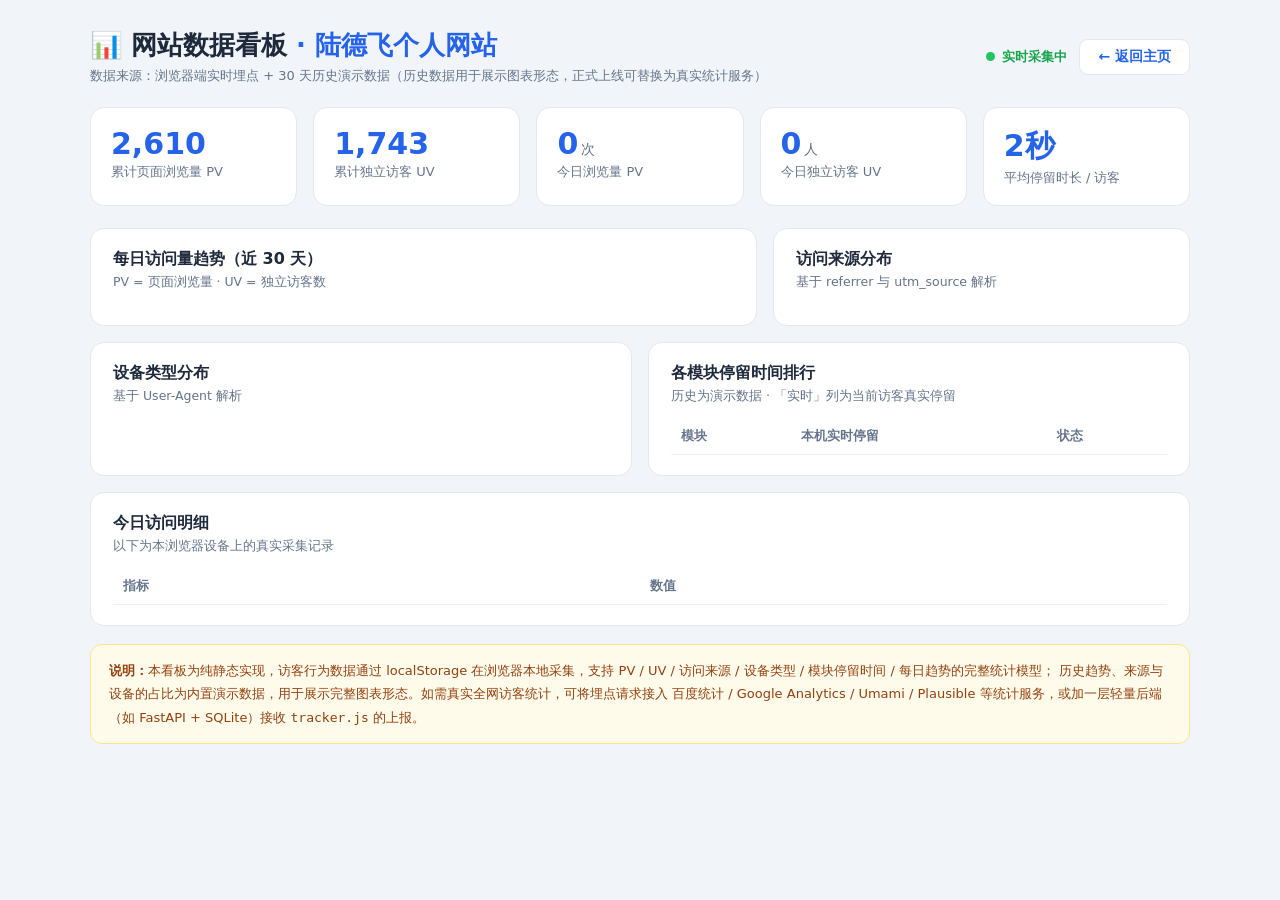
==== dashboard.html @ b66b04c5 "Add files via upload" ====
<!DOCTYPE html>
<html lang="zh-CN">
<head>
<meta charset="UTF-8">
<meta name="viewport" content="width=device-width, initial-scale=1.0">
<title>数据看板 · 陆德飞个人网站</title>
<style>
* { margin: 0; padding: 0; box-sizing: border-box; }
:root { --accent: #2563eb; --text: #1e293b; --text2: #64748b; --border: #e2e8f0; }
body { font-family: "PingFang SC", "Microsoft YaHei", system-ui, sans-serif; background: #f1f5f9; color: var(--text); padding: 28px 20px 60px; }
.wrap { max-width: 1100px; margin: 0 auto; }
.head { display: flex; justify-content: space-between; align-items: center; flex-wrap: wrap; gap: 12px; margin-bottom: 22px; }
.head h1 { font-size: 26px; }
.head h1 span { color: var(--accent); }
.head .sub { color: var(--text2); font-size: 13px; margin-top: 4px; }
.back { display: inline-block; padding: 8px 18px; border-radius: 9px; background: #fff; border: 1px solid var(--border); color: var(--accent); font-weight: 600; text-decoration: none; font-size: 14px; }
.back:hover { background: var(--accent); color: #fff; }
.live-dot { display: inline-flex; align-items: center; gap: 7px; font-size: 13px; color: #16a34a; font-weight: 600; }
.live-dot i { width: 9px; height: 9px; border-radius: 50%; background: #22c55e; animation: blink 1.6s infinite; }
@keyframes blink { 0%,100%{opacity:1} 50%{opacity:.25} }

.stat-row { display: grid; grid-template-columns: repeat(auto-fit, minmax(160px, 1fr)); gap: 16px; margin-bottom: 22px; }
.stat { background: #fff; border: 1px solid var(--border); border-radius: 14px; padding: 18px 20px; }
.stat .num { font-size: 30px; font-weight: 800; color: var(--accent); }
.stat .num small { font-size: 14px; color: var(--text2); font-weight: 400; margin-left: 3px; }
.stat .lbl { font-size: 13px; color: var(--text2); margin-top: 2px; }
.stat .delta { font-size: 12px; margin-top: 6px; color: #16a34a; font-weight: 600; }
.stat .delta.grey { color: var(--text2); font-weight: 400; }

.grid-2 { display: grid; grid-template-columns: 1.6fr 1fr; gap: 16px; margin-bottom: 16px; }
.grid-2eq { display: grid; grid-template-columns: 1fr 1fr; gap: 16px; margin-bottom: 16px; }
.card { background: #fff; border: 1px solid var(--border); border-radius: 14px; padding: 20px 22px; }
.card h3 { font-size: 16px; margin-bottom: 4px; }
.card .hint { font-size: 12.5px; color: var(--text2); margin-bottom: 14px; }
.chart-box { width: 100%; }

table.tbl { width: 100%; border-collapse: collapse; font-size: 14px; }
table.tbl th, table.tbl td { padding: 9px 10px; text-align: left; border-bottom: 1px solid #eef2f7; }
table.tbl th { color: var(--text2); font-weight: 600; font-size: 12.5px; }
table.tbl td b { color: var(--accent); }
.bar-bg { background: #eef2f7; border-radius: 6px; height: 8px; width: 120px; overflow: hidden; }
.bar-fill { height: 100%; background: var(--accent); border-radius: 6px; }
.now-tag { display: inline-block; background: #dcfce7; color: #15803d; font-size: 11px; font-weight: 700; padding: 1px 8px; border-radius: 999px; }

.note { background: #fffbeb; border: 1px solid #fde68a; border-radius: 12px; padding: 14px 18px; font-size: 13px; color: #92400e; margin-top: 18px; line-height: 1.8; }
@media (max-width: 900px) { .grid-2, .grid-2eq { grid-template-columns: 1fr; } }
</style>
</head>
<body>
<div class="wrap">

  <div class="head">
    <div>
      <h1>📊 网站数据看板 <span>· 陆德飞个人网站</span></h1>
      <div class="sub">数据来源：浏览器端实时埋点 + 30 天历史演示数据（历史数据用于展示图表形态，正式上线可替换为真实统计服务）</div>
    </div>
    <div style="display:flex;gap:12px;align-items:center;">
      <span class="live-dot"><i></i>实时采集中</span>
      <a class="back" href="index.html">← 返回主页</a>
    </div>
  </div>

  <!-- 指标卡 -->
  <div class="stat-row" id="statRow">
    <div class="stat"><div class="num" id="kpiPv">--</div><div class="lbl">累计页面浏览量 PV</div></div>
    <div class="stat"><div class="num" id="kpiUv">--</div><div class="lbl">累计独立访客 UV</div></div>
    <div class="stat"><div class="num" id="kpiTodayPv">--</div><div class="lbl">今日浏览量 PV</div></div>
    <div class="stat"><div class="num" id="kpiTodayUv">--</div><div class="lbl">今日独立访客 UV</div></div>
    <div class="stat"><div class="num" id="kpiAvgTime">--</div><div class="lbl">平均停留时长 / 访客</div></div>
  </div>

  <!-- 趋势 + 来源 -->
  <div class="grid-2">
    <div class="card">
      <h3>每日访问量趋势（近 30 天）</h3>
      <div class="hint">PV = 页面浏览量 · UV = 独立访客数</div>
      <div class="chart-box" id="trendChart"></div>
    </div>
    <div class="card">
      <h3>访问来源分布</h3>
      <div class="hint">基于 referrer 与 utm_source 解析</div>
      <div class="chart-box" id="sourceChart"></div>
    </div>
  </div>

  <!-- 设备 + 模块停留 -->
  <div class="grid-2eq">
    <div class="card">
      <h3>设备类型分布</h3>
      <div class="hint">基于 User-Agent 解析</div>
      <div class="chart-box" id="deviceChart"></div>
    </div>
    <div class="card">
      <h3>各模块停留时间排行</h3>
      <div class="hint">历史为演示数据 · 「实时」列为当前访客真实停留</div>
      <div class="chart-box" id="moduleChart" style="margin-bottom:14px"></div>
      <table class="tbl" id="sessionTbl">
        <thead><tr><th>模块</th><th>本机实时停留</th><th>状态</th></tr></thead>
        <tbody></tbody>
      </table>
    </div>
  </div>

  <!-- 今日明细 -->
  <div class="card" style="margin-bottom:16px">
    <h3>今日访问明细</h3>
    <div class="hint">以下为本浏览器设备上的真实采集记录</div>
    <table class="tbl" id="todayTbl">
      <thead><tr><th>指标</th><th>数值</th></tr></thead>
      <tbody></tbody>
    </table>
  </div>

  <div class="note">
    <b>说明：</b>本看板为纯静态实现，访客行为数据通过 localStorage 在浏览器本地采集，支持 PV / UV / 访问来源 / 设备类型 / 模块停留时间 / 每日趋势的完整统计模型；
    历史趋势、来源与设备的占比为内置演示数据，用于展示完整图表形态。如需真实全网访客统计，可将埋点请求接入
    百度统计 / Google Analytics / Umami / Plausible 等统计服务，或加一层轻量后端（如 FastAPI + SQLite）接收 <code>tracker.js</code> 的上报。
  </div>
</div>

<script src="js/tracker.js"></script>
<script src="js/charts.js"></script>
<script>
(function () {
  "use strict";
  /* ---------- 确定性历史演示数据（基于日期哈希，刷新不变） ---------- */
  function seed(str) {
    var h = 2166136261;
    for (var i = 0; i < str.length; i++) { h ^= str.charCodeAt(i); h = (h * 16777619) >>> 0; }
    return h;
  }
  function rand(dateStr, salt) { return (seed(dateStr + "|" + salt) % 1000) / 1000; }

  function last30Days() {
    var arr = [];
    for (var i = 29; i >= 0; i--) {
      var d = new Date(Date.now() - i * 864e5);
      var s = d.getFullYear() + "-" + String(d.getMonth() + 1).padStart(2, "0") + "-" + String(d.getDate()).padStart(2, "0");
      arr.push(s);
    }
    return arr;
  }
  var days = last30Days();
  var demoDays = {}, demoSources = { "直接访问": 386, "搜索引擎": 322, "社交媒体": 149, "外部链接": 96, "邮件推广": 47, "站内跳转": 24 };
  var demoDevices = { "桌面": 612, "移动": 224, "平板": 36 };
  var demoModuleTime = { projects: 154, skills: 98, about: 71, experience: 65, hero: 46, contact: 34, recommend: 52 };
  days.slice(0, 29).forEach(function (d) {
    var wk = new Date(d + "T12:00:00").getDay();
    var wkFactor = (wk === 0 || wk === 6) ? 0.55 : 1;                 // 周末回落
    var growth = 0.82 + (30 - days.indexOf(d)) / 29 * 0.36;            // 缓慢增长
    var base = 68 + rand(d, "pv") * 62;
    var pv = Math.round(base * wkFactor * growth);
    var uv = Math.round(pv * (0.58 + rand(d, "uv") * 0.16));
    demoDays[d] = { pv: pv, uv: uv };
  });

  var SRC_COLORS = { "直接访问": "#2563eb", "搜索引擎": "#10b981", "社交媒体": "#f59e0b", "外部链接": "#8b5cf6", "邮件推广": "#ec4899", "站内跳转": "#64748b" };
  var DEV_COLORS = { "桌面": "#2563eb", "移动": "#10b981", "平板": "#f59e0b" };
  var MOD_COLORS = { hero: "#64748b", about: "#8b5cf6", skills: "#10b981", experience: "#f59e0b", projects: "#2563eb", recommend: "#ec4899", contact: "#14b8a6" };

  function fmtT(sec) { sec = Math.round(sec); var m = Math.floor(sec / 60); return (m ? m + "分" : "") + (sec % 60) + "秒"; }

  /* ---------- 合并真实数据与演示数据 ---------- */
  function buildData() {
    var local = window.SiteTracker ? window.SiteTracker.getData() : {};
    var live = window.SiteTracker ? window.SiteTracker.getSession() : {};
    var todayStr = days[days.length - 1];

    var trend = days.map(function (d) {
      var dd = demoDays[d] || { pv: 0, uv: 0 };
      var ld = (local.days || {})[d] || { pv: 0, uv: 0 };
      return { date: d, pv: dd.pv + ld.pv, uv: dd.uv + ld.uv };
    });
    var sources = {}; Object.keys(demoSources).forEach(function (k) { sources[k] = demoSources[k]; });
    Object.keys(local.sources || {}).forEach(function (k) { sources[k] = (sources[k] || 0) + local.sources[k]; });
    var devices = {}; Object.keys(demoDevices).forEach(function (k) { devices[k] = demoDevices[k]; });
    Object.keys(local.devices || {}).forEach(function (k) { devices[k] = (devices[k] || 0) + local.devices[k]; });
    var moduleTime = {}; Object.keys(demoModuleTime).forEach(function (k) { moduleTime[k] = demoModuleTime[k]; });
    Object.keys(local.moduleTime || {}).forEach(function (k) { moduleTime[k] = (moduleTime[k] || 0) + local.moduleTime[k]; });

    return {
      trend: trend, sources: sources, devices: devices, moduleTime: moduleTime,
      local: local, live: live, todayStr: todayStr,
      totalPv: trend.reduce(function (a, b) { return a + b.pv; }, 0),
      totalUv: trend.reduce(function (a, b) { return a + b.uv; }, 0),
      todayPv: trend[trend.length - 1].pv,
      todayUv: trend[trend.length - 1].uv
    };
  }

  /* ---------- 渲染 ---------- */
  function render() {
    var D = buildData();
    var MN = window.SiteTracker ? window.SiteTracker.MODULE_NAMES : {};

    document.getElementById("kpiPv").innerHTML = D.totalPv.toLocaleString();
    document.getElementById("kpiUv").innerHTML = D.totalUv.toLocaleString();
    document.getElementById("kpiTodayPv").innerHTML = D.todayPv + "<small>次</small>";
    document.getElementById("kpiTodayUv").innerHTML = D.todayUv + "<small>人</small>";

    // 平均停留 = 模块总时长 / 总UV（历史为演示口径）
    var totalModSec = Object.keys(D.moduleTime).reduce(function (a, k) { return a + D.moduleTime[k]; }, 0);
    document.getElementById("kpiAvgTime").innerHTML = fmtT(totalModSec / Math.max(D.totalUv, 1) * 7);

    // 趋势图
    window.Charts.line(document.getElementById("trendChart"), {
      labels: D.trend.map(function (t) { return t.date.slice(5); }),
      unit: " 次",
      series: [
        { name: "PV 浏览量", color: "#2563eb", fill: true, data: D.trend.map(function (t) { return t.pv; }) },
        { name: "UV 访客数", color: "#10b981", data: D.trend.map(function (t) { return t.uv; }) }
      ]
    });

    // 来源环形图
    window.Charts.donut(document.getElementById("sourceChart"),
      Object.keys(D.sources).map(function (k) { return { label: k, value: D.sources[k], color: SRC_COLORS[k] || "#94a3b8" }; })
        .sort(function (a, b) { return b.value - a.value; }),
      "总来源次数", "");

    // 设备柱图
    window.Charts.vbar(document.getElementById("deviceChart"),
      Object.keys(D.devices).map(function (k) { return { label: k, value: D.devices[k], color: DEV_COLORS[k] || "#94a3b8" }; })
        .sort(function (a, b) { return b.value - a.value; }), " 次");

    // 模块停留排行
    var modArr = Object.keys(D.moduleTime).map(function (k) {
      return { label: MN[k] || k, value: Math.round(D.moduleTime[k]), color: MOD_COLORS[k] || "#94a3b8" };
    }).sort(function (a, b) { return b.value - a.value; });
    window.Charts.hbar(document.getElementById("moduleChart"), modArr, fmtT);

    // 实时会话表
    var st = (D.live && D.live.sessionTime) || {};
    var cur = D.live && Date.now() - D.live.ts < 15000 ? D.live.currentModule : null;
    var tbody = document.querySelector("#sessionTbl tbody");
    tbody.innerHTML = Object.keys(MN).map(function (k) {
      var v = st[k] || 0;
      return "<tr><td>" + MN[k] + "</td><td><b>" + fmtT(v) + "</b></td><td>" +
        (cur === k ? '<span class="now-tag">● 正在看</span>' : (v > 0 ? "已浏览" : "—")) + "</td></tr>";
    }).join("");

    // 今日明细（本机真实）
    var ld = (D.local.days || {})[D.todayStr] || { pv: 0, uv: 0 };
    var rows = [
      ["本机今日 PV", ld.pv + " 次"],
      ["本机今日 UV", ld.uv + " 人"],
      ["本机累计到访", (D.local.visits || 0) + " 次"],
      ["本机访客 ID", (D.local.visitorId || "—").slice(0, 18) + "…"],
      ["首次到访日期", D.local.firstVisit || "—"],
      ["当前来源", D.live ? D.live.source : "—"],
      ["当前设备", D.live ? D.live.device : "—"],
      ["当前活跃模块", D.live && cur ? MN[cur] : "无活跃会话（请打开主页标签页）"]
    ];
    document.querySelector("#todayTbl tbody").innerHTML =
      rows.map(function (r) { return "<tr><td>" + r[0] + "</td><td><b>" + r[1] + "</b></td></tr>"; }).join("");
  }

  render();
  setInterval(render, 2000);
})();
</script>
</body>
</html>
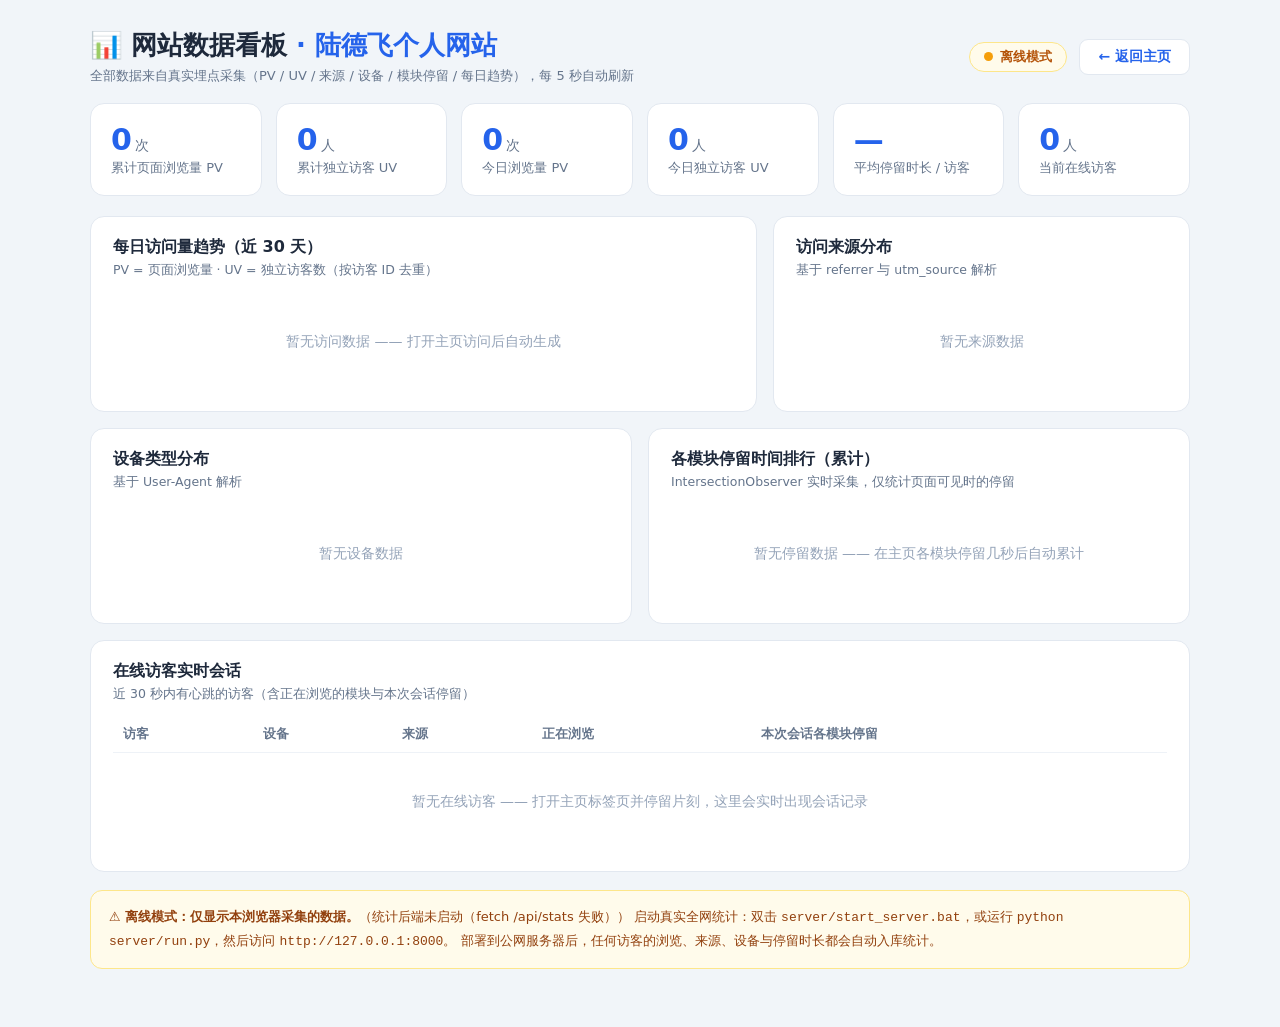
==== commit f2f43e06: "Add files via upload" ====
--- a/dashboard.html
+++ b/dashboard.html
@@ -9,23 +9,25 @@
 :root { --accent: #2563eb; --text: #1e293b; --text2: #64748b; --border: #e2e8f0; }
 body { font-family: "PingFang SC", "Microsoft YaHei", system-ui, sans-serif; background: #f1f5f9; color: var(--text); padding: 28px 20px 60px; }
 .wrap { max-width: 1100px; margin: 0 auto; }
-.head { display: flex; justify-content: space-between; align-items: center; flex-wrap: wrap; gap: 12px; margin-bottom: 22px; }
+.head { display: flex; justify-content: space-between; align-items: center; flex-wrap: wrap; gap: 12px; margin-bottom: 18px; }
 .head h1 { font-size: 26px; }
 .head h1 span { color: var(--accent); }
 .head .sub { color: var(--text2); font-size: 13px; margin-top: 4px; }
 .back { display: inline-block; padding: 8px 18px; border-radius: 9px; background: #fff; border: 1px solid var(--border); color: var(--accent); font-weight: 600; text-decoration: none; font-size: 14px; }
 .back:hover { background: var(--accent); color: #fff; }
-.live-dot { display: inline-flex; align-items: center; gap: 7px; font-size: 13px; color: #16a34a; font-weight: 600; }
-.live-dot i { width: 9px; height: 9px; border-radius: 50%; background: #22c55e; animation: blink 1.6s infinite; }
+.status-chip { display: inline-flex; align-items: center; gap: 7px; font-size: 13px; font-weight: 600; padding: 5px 14px; border-radius: 999px; }
+.status-chip.online { color: #16a34a; background: #f0fdf4; border: 1px solid #bbf7d0; }
+.status-chip.offline { color: #b45309; background: #fffbeb; border: 1px solid #fde68a; }
+.status-chip i { width: 9px; height: 9px; border-radius: 50%; animation: blink 1.6s infinite; }
+.status-chip.online i { background: #22c55e; }
+.status-chip.offline i { background: #f59e0b; }
 @keyframes blink { 0%,100%{opacity:1} 50%{opacity:.25} }
 
-.stat-row { display: grid; grid-template-columns: repeat(auto-fit, minmax(160px, 1fr)); gap: 16px; margin-bottom: 22px; }
+.stat-row { display: grid; grid-template-columns: repeat(auto-fit, minmax(155px, 1fr)); gap: 14px; margin-bottom: 20px; }
 .stat { background: #fff; border: 1px solid var(--border); border-radius: 14px; padding: 18px 20px; }
 .stat .num { font-size: 30px; font-weight: 800; color: var(--accent); }
 .stat .num small { font-size: 14px; color: var(--text2); font-weight: 400; margin-left: 3px; }
 .stat .lbl { font-size: 13px; color: var(--text2); margin-top: 2px; }
-.stat .delta { font-size: 12px; margin-top: 6px; color: #16a34a; font-weight: 600; }
-.stat .delta.grey { color: var(--text2); font-weight: 400; }
 
 .grid-2 { display: grid; grid-template-columns: 1.6fr 1fr; gap: 16px; margin-bottom: 16px; }
 .grid-2eq { display: grid; grid-template-columns: 1fr 1fr; gap: 16px; margin-bottom: 16px; }
@@ -33,16 +35,17 @@
 .card h3 { font-size: 16px; margin-bottom: 4px; }
 .card .hint { font-size: 12.5px; color: var(--text2); margin-bottom: 14px; }
 .chart-box { width: 100%; }
+.empty { padding: 40px 10px; text-align: center; color: #94a3b8; font-size: 14px; }
 
 table.tbl { width: 100%; border-collapse: collapse; font-size: 14px; }
 table.tbl th, table.tbl td { padding: 9px 10px; text-align: left; border-bottom: 1px solid #eef2f7; }
 table.tbl th { color: var(--text2); font-weight: 600; font-size: 12.5px; }
 table.tbl td b { color: var(--accent); }
-.bar-bg { background: #eef2f7; border-radius: 6px; height: 8px; width: 120px; overflow: hidden; }
-.bar-fill { height: 100%; background: var(--accent); border-radius: 6px; }
 .now-tag { display: inline-block; background: #dcfce7; color: #15803d; font-size: 11px; font-weight: 700; padding: 1px 8px; border-radius: 999px; }
-
-.note { background: #fffbeb; border: 1px solid #fde68a; border-radius: 12px; padding: 14px 18px; font-size: 13px; color: #92400e; margin-top: 18px; line-height: 1.8; }
+.vid { font-family: Consolas, monospace; font-size: 12.5px; color: var(--text2); }
+
+.note { background: #eff6ff; border: 1px solid #bfdbfe; border-radius: 12px; padding: 14px 18px; font-size: 13px; color: #1e40af; margin-top: 18px; line-height: 1.8; }
+.note.warn { background: #fffbeb; border-color: #fde68a; color: #92400e; }
 @media (max-width: 900px) { .grid-2, .grid-2eq { grid-template-columns: 1fr; } }
 </style>
 </head>
@@ -52,28 +55,29 @@
   <div class="head">
     <div>
       <h1>📊 网站数据看板 <span>· 陆德飞个人网站</span></h1>
-      <div class="sub">数据来源：浏览器端实时埋点 + 30 天历史演示数据（历史数据用于展示图表形态，正式上线可替换为真实统计服务）</div>
+      <div class="sub">全部数据来自真实埋点采集（PV / UV / 来源 / 设备 / 模块停留 / 每日趋势），每 5 秒自动刷新</div>
     </div>
     <div style="display:flex;gap:12px;align-items:center;">
-      <span class="live-dot"><i></i>实时采集中</span>
+      <span class="status-chip offline" id="statusChip"><i></i><span id="statusText">连接后端中…</span></span>
       <a class="back" href="index.html">← 返回主页</a>
     </div>
   </div>
 
   <!-- 指标卡 -->
-  <div class="stat-row" id="statRow">
+  <div class="stat-row">
     <div class="stat"><div class="num" id="kpiPv">--</div><div class="lbl">累计页面浏览量 PV</div></div>
     <div class="stat"><div class="num" id="kpiUv">--</div><div class="lbl">累计独立访客 UV</div></div>
     <div class="stat"><div class="num" id="kpiTodayPv">--</div><div class="lbl">今日浏览量 PV</div></div>
     <div class="stat"><div class="num" id="kpiTodayUv">--</div><div class="lbl">今日独立访客 UV</div></div>
     <div class="stat"><div class="num" id="kpiAvgTime">--</div><div class="lbl">平均停留时长 / 访客</div></div>
+    <div class="stat"><div class="num" id="kpiOnline">--</div><div class="lbl">当前在线访客</div></div>
   </div>
 
   <!-- 趋势 + 来源 -->
   <div class="grid-2">
     <div class="card">
       <h3>每日访问量趋势（近 30 天）</h3>
-      <div class="hint">PV = 页面浏览量 · UV = 独立访客数</div>
+      <div class="hint">PV = 页面浏览量 · UV = 独立访客数（按访客 ID 去重）</div>
       <div class="chart-box" id="trendChart"></div>
     </div>
     <div class="card">
@@ -91,31 +95,24 @@
       <div class="chart-box" id="deviceChart"></div>
     </div>
     <div class="card">
-      <h3>各模块停留时间排行</h3>
-      <div class="hint">历史为演示数据 · 「实时」列为当前访客真实停留</div>
-      <div class="chart-box" id="moduleChart" style="margin-bottom:14px"></div>
-      <table class="tbl" id="sessionTbl">
-        <thead><tr><th>模块</th><th>本机实时停留</th><th>状态</th></tr></thead>
-        <tbody></tbody>
-      </table>
-    </div>
-  </div>
-
-  <!-- 今日明细 -->
+      <h3>各模块停留时间排行（累计）</h3>
+      <div class="hint">IntersectionObserver 实时采集，仅统计页面可见时的停留</div>
+      <div class="chart-box" id="moduleChart"></div>
+    </div>
+  </div>
+
+  <!-- 在线访客 -->
   <div class="card" style="margin-bottom:16px">
-    <h3>今日访问明细</h3>
-    <div class="hint">以下为本浏览器设备上的真实采集记录</div>
-    <table class="tbl" id="todayTbl">
-      <thead><tr><th>指标</th><th>数值</th></tr></thead>
+    <h3>在线访客实时会话</h3>
+    <div class="hint">近 30 秒内有心跳的访客（含正在浏览的模块与本次会话停留）</div>
+    <table class="tbl" id="liveTbl">
+      <thead><tr><th>访客</th><th>设备</th><th>来源</th><th>正在浏览</th><th>本次会话各模块停留</th></tr></thead>
       <tbody></tbody>
     </table>
-  </div>
-
-  <div class="note">
-    <b>说明：</b>本看板为纯静态实现，访客行为数据通过 localStorage 在浏览器本地采集，支持 PV / UV / 访问来源 / 设备类型 / 模块停留时间 / 每日趋势的完整统计模型；
-    历史趋势、来源与设备的占比为内置演示数据，用于展示完整图表形态。如需真实全网访客统计，可将埋点请求接入
-    百度统计 / Google Analytics / Umami / Plausible 等统计服务，或加一层轻量后端（如 FastAPI + SQLite）接收 <code>tracker.js</code> 的上报。
-  </div>
+    <div class="empty" id="liveEmpty" style="display:none">暂无在线访客 —— 打开主页标签页并停留片刻，这里会实时出现会话记录</div>
+  </div>
+
+  <div class="note" id="modeNote">…</div>
 </div>
 
 <script src="js/tracker.js"></script>
@@ -123,140 +120,152 @@
 <script>
 (function () {
   "use strict";
-  /* ---------- 确定性历史演示数据（基于日期哈希，刷新不变） ---------- */
-  function seed(str) {
-    var h = 2166136261;
-    for (var i = 0; i < str.length; i++) { h ^= str.charCodeAt(i); h = (h * 16777619) >>> 0; }
-    return h;
-  }
-  function rand(dateStr, salt) { return (seed(dateStr + "|" + salt) % 1000) / 1000; }
-
-  function last30Days() {
-    var arr = [];
-    for (var i = 29; i >= 0; i--) {
-      var d = new Date(Date.now() - i * 864e5);
-      var s = d.getFullYear() + "-" + String(d.getMonth() + 1).padStart(2, "0") + "-" + String(d.getDate()).padStart(2, "0");
-      arr.push(s);
-    }
-    return arr;
-  }
-  var days = last30Days();
-  var demoDays = {}, demoSources = { "直接访问": 386, "搜索引擎": 322, "社交媒体": 149, "外部链接": 96, "邮件推广": 47, "站内跳转": 24 };
-  var demoDevices = { "桌面": 612, "移动": 224, "平板": 36 };
-  var demoModuleTime = { projects: 154, skills: 98, about: 71, experience: 65, hero: 46, contact: 34, recommend: 52 };
-  days.slice(0, 29).forEach(function (d) {
-    var wk = new Date(d + "T12:00:00").getDay();
-    var wkFactor = (wk === 0 || wk === 6) ? 0.55 : 1;                 // 周末回落
-    var growth = 0.82 + (30 - days.indexOf(d)) / 29 * 0.36;            // 缓慢增长
-    var base = 68 + rand(d, "pv") * 62;
-    var pv = Math.round(base * wkFactor * growth);
-    var uv = Math.round(pv * (0.58 + rand(d, "uv") * 0.16));
-    demoDays[d] = { pv: pv, uv: uv };
-  });
-
+  var MN = window.SiteTracker ? window.SiteTracker.MODULE_NAMES : {};
   var SRC_COLORS = { "直接访问": "#2563eb", "搜索引擎": "#10b981", "社交媒体": "#f59e0b", "外部链接": "#8b5cf6", "邮件推广": "#ec4899", "站内跳转": "#64748b" };
   var DEV_COLORS = { "桌面": "#2563eb", "移动": "#10b981", "平板": "#f59e0b" };
   var MOD_COLORS = { hero: "#64748b", about: "#8b5cf6", skills: "#10b981", experience: "#f59e0b", projects: "#2563eb", recommend: "#ec4899", contact: "#14b8a6" };
+  var apiOK = false;
 
   function fmtT(sec) { sec = Math.round(sec); var m = Math.floor(sec / 60); return (m ? m + "分" : "") + (sec % 60) + "秒"; }
-
-  /* ---------- 合并真实数据与演示数据 ---------- */
-  function buildData() {
+  function empty(el, msg) { el.innerHTML = '<div class="empty">' + msg + '</div>'; }
+
+  /* ---------- 空状态 ----------
+  function showEmptyAll() {
+    ["trendChart", "sourceChart", "deviceChart", "moduleChart"].forEach(function (id) {
+      empty(document.getElementById(id), "暂无数据 —— 打开主页访问一次后，这里会自动出现真实统计");
+    });
+    document.querySelector("#liveTbl tbody").innerHTML = "";
+    document.getElementById("liveEmpty").style.display = "block";
+  } */
+
+  /* ---------- 渲染（真实数据，无任何模拟） ---------- */
+  function render(D) {
+    var hasData = D.totalPv > 0;
+
+    document.getElementById("kpiPv").innerHTML = D.totalPv.toLocaleString() + "<small>次</small>";
+    document.getElementById("kpiUv").innerHTML = D.totalUv.toLocaleString() + "<small>人</small>";
+    document.getElementById("kpiTodayPv").innerHTML = D.today.pv + "<small>次</small>";
+    document.getElementById("kpiTodayUv").innerHTML = D.today.uv + "<small>人</small>";
+    document.getElementById("kpiAvgTime").textContent = D.avgDwellPerVisitor ? fmtT(D.avgDwellPerVisitor) : "—";
+    document.getElementById("kpiOnline").innerHTML = (D.online || 0) + "<small>人</small>";
+
+    // 趋势
+    var tc = document.getElementById("trendChart");
+    if (hasData) {
+      window.Charts.line(tc, {
+        labels: D.trend.map(function (t) { return t.date.slice(5); }),
+        unit: " 次",
+        series: [
+          { name: "PV 浏览量", color: "#2563eb", fill: true, data: D.trend.map(function (t) { return t.pv; }) },
+          { name: "UV 访客数", color: "#10b981", data: D.trend.map(function (t) { return t.uv; }) }
+        ]
+      });
+    } else empty(tc, "暂无访问数据 —— 打开主页访问后自动生成");
+
+    // 来源
+    var sc = document.getElementById("sourceChart");
+    var srcKeys = Object.keys(D.sources || {});
+    if (srcKeys.length) {
+      window.Charts.donut(sc, srcKeys.map(function (k) {
+        return { label: k, value: D.sources[k], color: SRC_COLORS[k] || "#94a3b8" };
+      }), "总来源次数", "");
+    } else empty(sc, "暂无来源数据");
+
+    // 设备
+    var dc = document.getElementById("deviceChart");
+    var devKeys = Object.keys(D.devices || {});
+    if (devKeys.length) {
+      window.Charts.vbar(dc, devKeys.map(function (k) {
+        return { label: k, value: D.devices[k], color: DEV_COLORS[k] || "#94a3b8" };
+      }), " 次");
+    } else empty(dc, "暂无设备数据");
+
+    // 模块停留
+    var mc = document.getElementById("moduleChart");
+    var mods = Object.keys(D.moduleTime || {});
+    if (mods.length) {
+      window.Charts.hbar(mc, mods.map(function (k) {
+        return { label: MN[k] || k, value: Math.round(D.moduleTime[k]), color: MOD_COLORS[k] || "#94a3b8" };
+      }).sort(function (a, b) { return b.value - a.value; }), fmtT);
+    } else empty(mc, "暂无停留数据 —— 在主页各模块停留几秒后自动累计");
+
+    // 在线访客
+    var live = D.live || [];
+    var tb = document.querySelector("#liveTbl tbody");
+    document.getElementById("liveEmpty").style.display = live.length ? "none" : "block";
+    tb.innerHTML = live.map(function (s) {
+      var st = s.sessionTime || {};
+      var stStr = Object.keys(st).map(function (k) {
+        return (MN[k] || k) + " " + fmtT(st[k]);
+      }).join("、") || "—";
+      return "<tr><td class='vid'>" + s.visitorId + "</td><td>" + (s.device || "—") +
+        "</td><td>" + (s.source || "—") + "</td><td>" +
+        (s.currentModule ? "<span class='now-tag'>● " + (MN[s.currentModule] || s.currentModule) + "</span>" : "—") +
+        "</td><td style='font-size:13px'>" + stStr + "</td></tr>";
+    }).join("");
+  }
+
+  /* ---------- 数据获取：优先后端 API；失败则退回本机 localStorage 真实数据 ---------- */
+  function fetchAndRender() {
+    if (location.protocol === "file:") { offlineMode("当前以静态文件方式打开，统计后端未运行"); return; }
+    fetch("/api/stats").then(function (r) {
+      if (!r.ok) throw new Error("http " + r.status);
+      return r.json();
+    }).then(function (D) {
+      apiOK = true;
+      setStatus(true);
+      render(D);
+    }).catch(function () {
+      offlineMode("统计后端未启动（fetch /api/stats 失败）");
+    });
+  }
+
+  function offlineMode(reason) {
+    setStatus(false, reason);
     var local = window.SiteTracker ? window.SiteTracker.getData() : {};
     var live = window.SiteTracker ? window.SiteTracker.getSession() : {};
-    var todayStr = days[days.length - 1];
-
-    var trend = days.map(function (d) {
-      var dd = demoDays[d] || { pv: 0, uv: 0 };
-      var ld = (local.days || {})[d] || { pv: 0, uv: 0 };
-      return { date: d, pv: dd.pv + ld.pv, uv: dd.uv + ld.uv };
+    var st = (live && live.sessionTime) || {};
+    var days = local.days || {};
+    var trend = [], d = new Date();
+    for (var i = 29; i >= 0; i--) {
+      var ds = new Date(d.getTime() - i * 864e5);
+      var key = ds.getFullYear() + "-" + String(ds.getMonth() + 1).padStart(2, "0") + "-" + String(ds.getDate()).padStart(2, "0");
+      trend.push({ date: key, pv: (days[key] || {}).pv || 0, uv: (days[key] || {}).uv || 0 });
+    }
+    render({
+      totalPv: Object.keys(days).reduce(function (a, k) { return a + days[k].pv; }, 0),
+      totalUv: Object.keys(days).reduce(function (a, k) { return a + days[k].uv; }, 0),
+      today: trend[trend.length - 1],
+      trend: trend,
+      sources: local.sources || {},
+      devices: local.devices || {},
+      moduleTime: local.moduleTime || {},
+      avgDwellPerVisitor: Math.round(Object.keys(local.moduleTime || {}).reduce(function (a, k) { return a + local.moduleTime[k]; }, 0) / Math.max(1, local.visits || 1)),
+      online: live && (Date.now() - live.ts < 30000) ? 1 : 0,
+      live: live && (Date.now() - live.ts < 30000) ? [{ visitorId: "本机", currentModule: live.currentModule, device: live.device, source: live.source, sessionTime: st }] : []
     });
-    var sources = {}; Object.keys(demoSources).forEach(function (k) { sources[k] = demoSources[k]; });
-    Object.keys(local.sources || {}).forEach(function (k) { sources[k] = (sources[k] || 0) + local.sources[k]; });
-    var devices = {}; Object.keys(demoDevices).forEach(function (k) { devices[k] = demoDevices[k]; });
-    Object.keys(local.devices || {}).forEach(function (k) { devices[k] = (devices[k] || 0) + local.devices[k]; });
-    var moduleTime = {}; Object.keys(demoModuleTime).forEach(function (k) { moduleTime[k] = demoModuleTime[k]; });
-    Object.keys(local.moduleTime || {}).forEach(function (k) { moduleTime[k] = (moduleTime[k] || 0) + local.moduleTime[k]; });
-
-    return {
-      trend: trend, sources: sources, devices: devices, moduleTime: moduleTime,
-      local: local, live: live, todayStr: todayStr,
-      totalPv: trend.reduce(function (a, b) { return a + b.pv; }, 0),
-      totalUv: trend.reduce(function (a, b) { return a + b.uv; }, 0),
-      todayPv: trend[trend.length - 1].pv,
-      todayUv: trend[trend.length - 1].uv
-    };
-  }
-
-  /* ---------- 渲染 ---------- */
-  function render() {
-    var D = buildData();
-    var MN = window.SiteTracker ? window.SiteTracker.MODULE_NAMES : {};
-
-    document.getElementById("kpiPv").innerHTML = D.totalPv.toLocaleString();
-    document.getElementById("kpiUv").innerHTML = D.totalUv.toLocaleString();
-    document.getElementById("kpiTodayPv").innerHTML = D.todayPv + "<small>次</small>";
-    document.getElementById("kpiTodayUv").innerHTML = D.todayUv + "<small>人</small>";
-
-    // 平均停留 = 模块总时长 / 总UV（历史为演示口径）
-    var totalModSec = Object.keys(D.moduleTime).reduce(function (a, k) { return a + D.moduleTime[k]; }, 0);
-    document.getElementById("kpiAvgTime").innerHTML = fmtT(totalModSec / Math.max(D.totalUv, 1) * 7);
-
-    // 趋势图
-    window.Charts.line(document.getElementById("trendChart"), {
-      labels: D.trend.map(function (t) { return t.date.slice(5); }),
-      unit: " 次",
-      series: [
-        { name: "PV 浏览量", color: "#2563eb", fill: true, data: D.trend.map(function (t) { return t.pv; }) },
-        { name: "UV 访客数", color: "#10b981", data: D.trend.map(function (t) { return t.uv; }) }
-      ]
-    });
-
-    // 来源环形图
-    window.Charts.donut(document.getElementById("sourceChart"),
-      Object.keys(D.sources).map(function (k) { return { label: k, value: D.sources[k], color: SRC_COLORS[k] || "#94a3b8" }; })
-        .sort(function (a, b) { return b.value - a.value; }),
-      "总来源次数", "");
-
-    // 设备柱图
-    window.Charts.vbar(document.getElementById("deviceChart"),
-      Object.keys(D.devices).map(function (k) { return { label: k, value: D.devices[k], color: DEV_COLORS[k] || "#94a3b8" }; })
-        .sort(function (a, b) { return b.value - a.value; }), " 次");
-
-    // 模块停留排行
-    var modArr = Object.keys(D.moduleTime).map(function (k) {
-      return { label: MN[k] || k, value: Math.round(D.moduleTime[k]), color: MOD_COLORS[k] || "#94a3b8" };
-    }).sort(function (a, b) { return b.value - a.value; });
-    window.Charts.hbar(document.getElementById("moduleChart"), modArr, fmtT);
-
-    // 实时会话表
-    var st = (D.live && D.live.sessionTime) || {};
-    var cur = D.live && Date.now() - D.live.ts < 15000 ? D.live.currentModule : null;
-    var tbody = document.querySelector("#sessionTbl tbody");
-    tbody.innerHTML = Object.keys(MN).map(function (k) {
-      var v = st[k] || 0;
-      return "<tr><td>" + MN[k] + "</td><td><b>" + fmtT(v) + "</b></td><td>" +
-        (cur === k ? '<span class="now-tag">● 正在看</span>' : (v > 0 ? "已浏览" : "—")) + "</td></tr>";
-    }).join("");
-
-    // 今日明细（本机真实）
-    var ld = (D.local.days || {})[D.todayStr] || { pv: 0, uv: 0 };
-    var rows = [
-      ["本机今日 PV", ld.pv + " 次"],
-      ["本机今日 UV", ld.uv + " 人"],
-      ["本机累计到访", (D.local.visits || 0) + " 次"],
-      ["本机访客 ID", (D.local.visitorId || "—").slice(0, 18) + "…"],
-      ["首次到访日期", D.local.firstVisit || "—"],
-      ["当前来源", D.live ? D.live.source : "—"],
-      ["当前设备", D.live ? D.live.device : "—"],
-      ["当前活跃模块", D.live && cur ? MN[cur] : "无活跃会话（请打开主页标签页）"]
-    ];
-    document.querySelector("#todayTbl tbody").innerHTML =
-      rows.map(function (r) { return "<tr><td>" + r[0] + "</td><td><b>" + r[1] + "</b></td></tr>"; }).join("");
-  }
-
-  render();
-  setInterval(render, 2000);
+  }
+
+  function setStatus(ok, reason) {
+    var chip = document.getElementById("statusChip");
+    var txt = document.getElementById("statusText");
+    var note = document.getElementById("modeNote");
+    chip.className = "status-chip " + (ok ? "online" : "offline");
+    txt.textContent = ok ? "后端已连接 · 真实全网统计" : "离线模式";
+    if (ok) {
+      note.className = "note";
+      note.innerHTML = "<b>✅ 数据模式：真实统计。</b>所有指标均由 <code>tracker.js</code> 埋点实时上报至 FastAPI + SQLite 后端聚合（数据库文件：<code>server/data/analytics.db</code>），无任何模拟数据。" +
+        "看板每 5 秒自动刷新；访客在主页停留时，「在线访客」区会显示实时会话。";
+    } else {
+      note.className = "note warn";
+      note.innerHTML = "<b>⚠️ 离线模式：仅显示本浏览器采集的数据。</b>" + (reason ? "（" + reason + "）" : "") +
+        " 启动真实全网统计：双击 <code>server/start_server.bat</code>，或运行 <code>python server/run.py</code>，然后访问 <code>http://127.0.0.1:8000</code>。" +
+        " 部署到公网服务器后，任何访客的浏览、来源、设备与停留时长都会自动入库统计。";
+    }
+  }
+
+  fetchAndRender();
+  setInterval(fetchAndRender, 5000);
 })();
 </script>
 </body>
